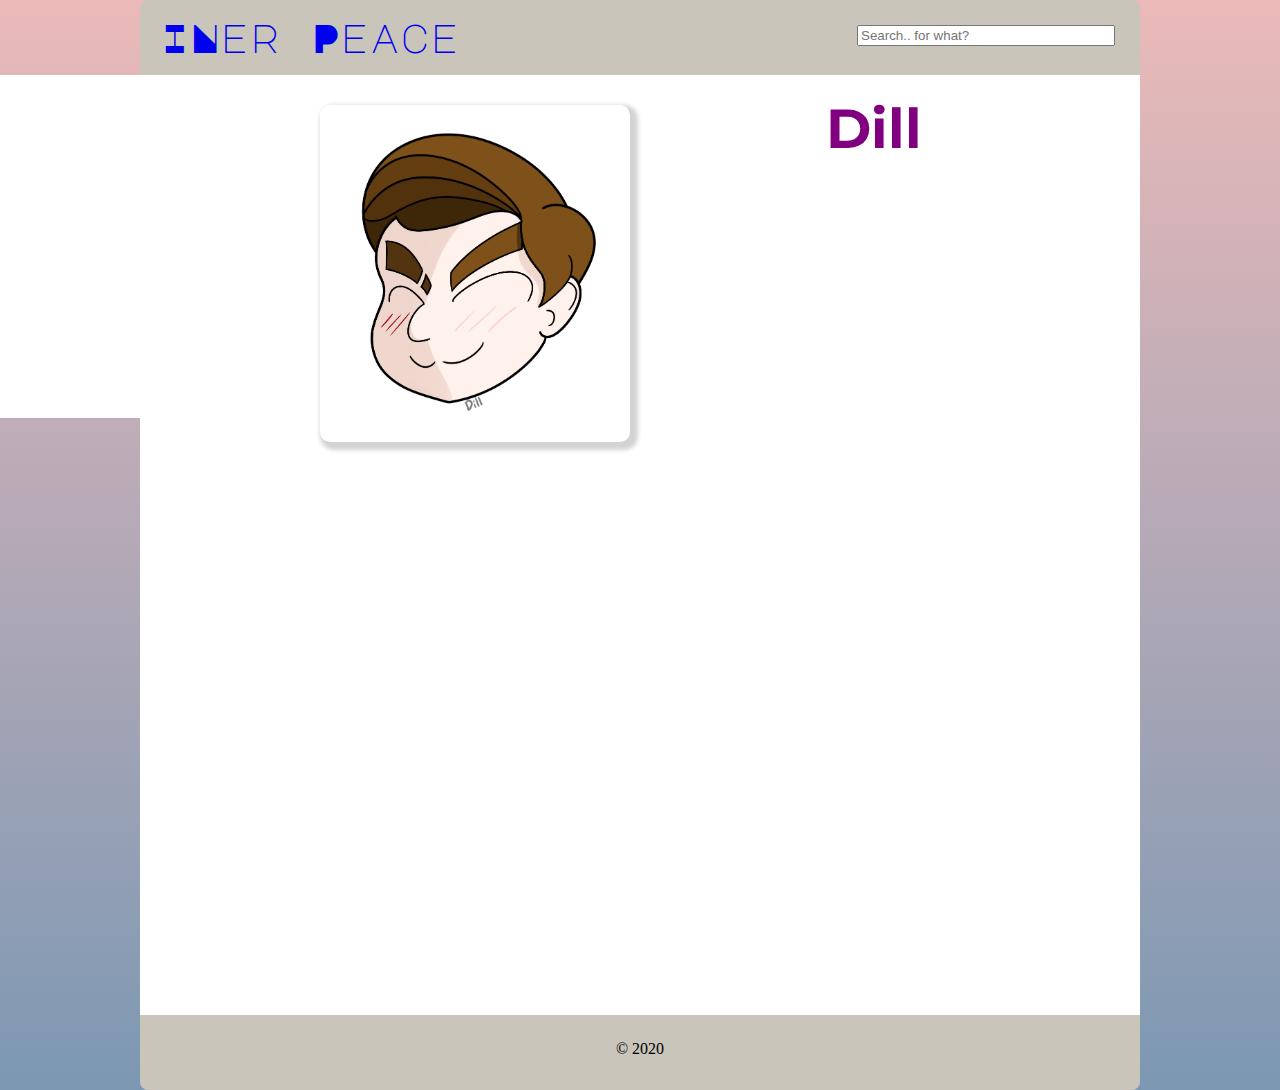
==== index.html @ cb37dbc0 "k" ====
<!doctype html>
<html>
<head>
<title>index</title>
<link rel="stylesheet" a href="styles.css"/>
</head>
	<body>
		<ul id="menu">
			<div id="logo"><a href="index.html">INer Peace</a></div>
				<div class="topnav">
					<input type="text" placeholder="Search.. for what?">
				</div>
		</ul>
			<div class= "float-left-area">
					<div class="inner-left">
						<img src="ad sample.jpg" width="300px"/>
					</div>
			</div>
		<div id="content">
			<img src="Dill-sona.png" alt="TOAG" width="300" class="thumbnail left"/>
					<center>
						<h1>Dill</h1>
							
		</div>
		<ul id= "footer">
			<div class= "footer">	
				&copy; 2020
			</div>
		</ul>
				</center>
	</body>
	</html>
---- styles.css ----
@import url('https://fonts.googleapis.com/css2?family=Major+Mono+Display&display=swap');
		@import url('https://fonts.googleapis.com/css2?family=Major+Mono+Display&family=Montserrat&display=swap');
		h1{
			font-family: 'Montserrat', sans-serif;
			position:relative;
			width: 100%;
			font-size: 55px;
			color: purple;
			margin-top: 0;
			padding-top: 20px;
		}
		h2{
			font-family: cursive;
			position:relative;
			width: 100%;
			font-size: 55px;
			color: rgba(255,255,0,.8);
			margin-top: 0;
			padding-top: 20px;
		}
		h3{
			font-family: 'Carter One', cursive;
			position:relative;
			width: 100%;
			font-size: 55px;
			color: rgba(255,0,0,.8);
			margin-top: 0;
			padding-top: 20px;
		}
		h4{
			font-family: 'Allan'; 
			position:relative;
			width: 100%;
			font-size: 45px;
			color: rgba(255,255,0,.8);
			margin-top: 0;
			padding-top: 20px;
		}
		#footer {
			position: relative;
			width: 1000px; 
			height: 75px;
			background: #c9c5ba;
			margin: 0 auto;
			padding: 0;
			list-style-type: none;
			border-radius: 0 0 8px 8px;
			text-align: center; 
		}
		.footer {
			padding:25px 0 0 0;
		}
		#menu {
			position: relative;
			width: 1000px; height: 75px;
			background: #c9c5ba;
			margin: 0 auto;
			padding: 0;
			list-style-type: none;
			border-radius: 8px 8px 0 0;
			text-align: right; 
			color: black;
		}
		#menu li {
			display: inline; 
			padding: 0 20px 0 20px;
			line-height: 75px;
		}
		#menu li a {
			color: black; 
			font-size: 20px;
			text-decoration: none;
			font-family: 'Roboto Condensed', sans-serif;
		}
		#menu li a:hover {
			color: purple;
		}
		#logo {
			line-height: 75px; 
			float: left; 
			font-size: 40px; 
			font-family: 'Major Mono Display', monospace;
			margin-left: 20px; 
			color: black;
		}
		#logo a {
			text-decoration: none;
		}
		#logo a:hover {
			color: black;
		}
		body {
			margin: 0 auto;
			background-image:linear-gradient(to bottom, #ebbab9, #7c98b3);
		}
		#content {
			position: center;
			width: 940px; min-height: 940px;
			padding: 0 30px 0 30px; 
			margin: 0 auto;
			background: white;
			color: black;
			font-family:  'Montserrat', sans-serif;
	}
		.topnav {
			overflow: hidden;
			padding-top: 25px;
			padding-right: 25px;
			border: none;
		}
		.topnav a:hover {
			background-color: #ddd;
			color: black;
		}
		nav {
			position: relative;
			width: 100%;height: 100px;
			background: purple;
			text-align: right;
		}
		nav li { 
			margin:0;
		}
		p {
			line-height:30px;
			font-size:20px;
			font-family: 'Montserrat', sans-serif;
			color:black;
		}
		.thumbnail {
			padding: 5px;
			border-radius:10px;
			box-shadow: 4px 4px 4px 4px #D3D3D3;
			background: ;
		}
		.left {
			float: left;
			margin: 30px 7px 0 0;
		}
		.float-left-area {
			position: relative;
			width: 25%;
			float: left;
		}
		.inner-left {
			float: left;
			text-align: center;
		}
		.right {
			float: right;
			margin: 0 auto;
		}
		.center{
			display:block;
			margin: 5px auto;
		}
		.jumbotron {
				position:center;
				width:100%; min-height: 50px;
				background: purple;
				margin: 0 auto;
				color:rgba(255,255,0,.8);
				font-family: 'Montserrat', sans-serif;
				text-align:center;
				font-size:25px;
			}
		.up{
			float:up;
			margin:0 auto;
		}
		.down{
			float:down;
			margin:0 auto;
		}
		#form-wrap{
			width: 600px;
			border:none;
			background-color:purple;
			margin:0 auto;
			float:down;
			padding:20px 0;
		} 
		form {
		width: 500px;
		margin:0 auto;
		}
		label {
		display:block;
		margin: 5px 0 5px 20px;
		font: 18px 'Montserrat', sans-serif;
		}
		input {
		width:250px;
		margin: 0 0 0 20px;
		}
		textarea {
			width:250px;
			margin: 0 0 0 20px
		}
		fieldset {
		border:2px solid black;
		background-color:rgba(255,255,0,.9);
		padding: 0 0 20px 0;
		}
		.labelone{
		margin-top: 10px;	
		}
		.btn{
			width:125px;
			margin-top: 10px;
		}
		form h3 {
			margin:20px 0 0 30px;
		}
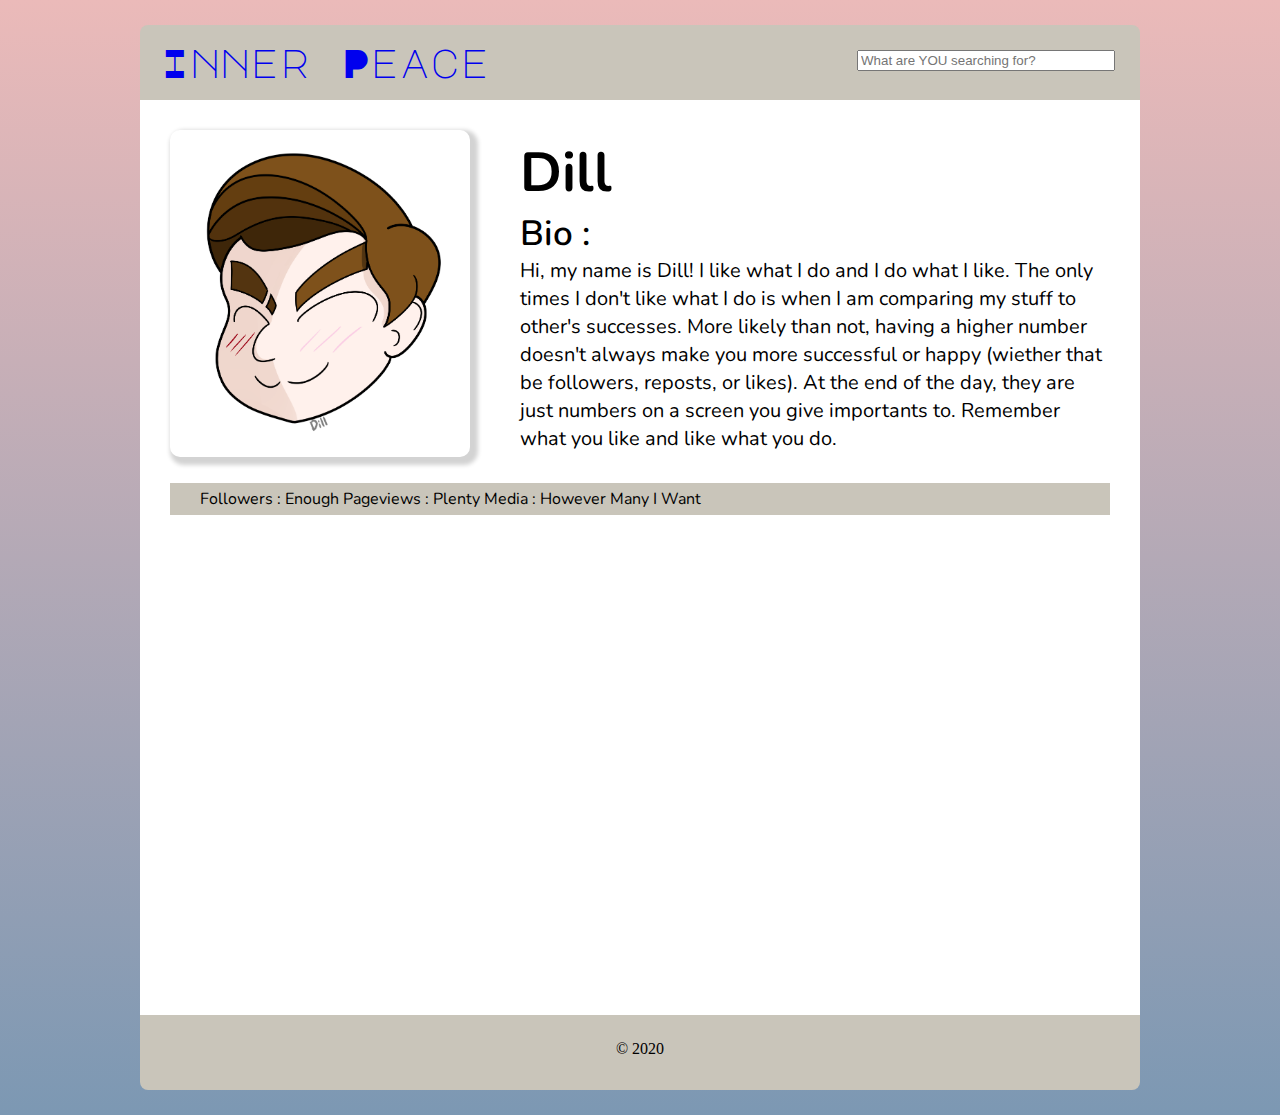
==== commit bf366e4e: "h" ====
--- a/index.html
+++ b/index.html
@@ -6,27 +6,30 @@
 </head>
 	<body>
 		<ul id="menu">
-			<div id="logo"><a href="index.html">INer Peace</a></div>
+			<div id="logo"><a href="index.html">Inner Peace</a></div>
 				<div class="topnav">
-					<input type="text" placeholder="Search.. for what?">
+					<input type="text" placeholder="What are YOU searching for?">
 				</div>
 		</ul>
 			<div class= "float-left-area">
-					<div class="inner-left">
-						<img src="ad sample.jpg" width="300px"/>
-					</div>
 			</div>
 		<div id="content">
-			<img src="Dill-sona.png" alt="TOAG" width="300" class="thumbnail left"/>
-					<center>
-						<h1>Dill</h1>
-							
+			<img src="Dill-sona.png" alt="TOAG" class="thumbnail"/>
+			<h1>Dill</h1>
+			<h2>Bio :</h2>
+			<p> Hi, my name is Dill! I like what I do and I do what I like. 
+			The only times I don't like what I do is when I am comparing my stuff to other's successes.
+			More likely than not, having a higher number doesn't always make you more successful or happy
+			(wiether that be followers, reposts, or likes). At the end of the day, they are just numbers 
+			on a screen you give importants to. Remember what you like and like what you do.</p>
+			<div id= "stat-line">
+				Followers : Enough			<text-indent="30px">Pageviews : Plenty</text-indent>			Media : However Many I Want
+			</div>
 		</div>
 		<ul id= "footer">
 			<div class= "footer">	
 				&copy; 2020
 			</div>
 		</ul>
-				</center>
 	</body>
 	</html>--- a/styles.css
+++ b/styles.css
@@ -1,65 +1,49 @@
 		@import url('https://fonts.googleapis.com/css2?family=Major+Mono+Display&display=swap');
 		@import url('https://fonts.googleapis.com/css2?family=Major+Mono+Display&family=Montserrat&display=swap');
-		h1{
-			font-family: 'Montserrat', sans-serif;
+		@import url('https://fonts.googleapis.com/css2?family=Nunito:wght@300;600;700&display=swap');
+		h1 {
+			font-family: 'Nunito', sans-serif;
 			position:relative;
 			width: 100%;
 			font-size: 55px;
-			color: purple;
-			margin-top: 0;
-			padding-top: 20px;
-		}
-		h2{
-			font-family: cursive;
+			color: black;
+			margin: 25px 0 0 0;
+			padding: 35px 0 0 350px;
+			font-weight: 700;
+		}
+		h2 {
+			font-family: 'Nunito', sans-serif;
 			position:relative;
 			width: 100%;
-			font-size: 55px;
-			color: rgba(255,255,0,.8);
-			margin-top: 0;
-			padding-top: 20px;
-		}
-		h3{
-			font-family: 'Carter One', cursive;
-			position:relative;
-			width: 100%;
-			font-size: 55px;
-			color: rgba(255,0,0,.8);
-			margin-top: 0;
-			padding-top: 20px;
-		}
-		h4{
-			font-family: 'Allan'; 
-			position:relative;
-			width: 100%;
-			font-size: 45px;
-			color: rgba(255,255,0,.8);
-			margin-top: 0;
-			padding-top: 20px;
-		}
-		#footer {
-			position: relative;
-			width: 1000px; 
-			height: 75px;
-			background: #c9c5ba;
-			margin: 0 auto;
-			padding: 0;
-			list-style-type: none;
-			border-radius: 0 0 8px 8px;
-			text-align: center; 
-		}
-		.footer {
-			padding:25px 0 0 0;
+			font-size: 35px;
+			color: black;
+			margin: 0 0 0 0;
+			padding: 0 0 0 350px;
+			font-weight: 600;
+		}
+		p {
+			line-height:28px;
+			font-size:20px;
+			font-family: 'Nunito', sans-serif;
+			color:black;
+			margin:0 0 0 0;
+			padding: 0 0 0 350px;
+		}
+		body {
+			margin: 0 auto;
+			background-image:linear-gradient(to bottom, #ebbab9, #7c98b3);
 		}
 		#menu {
 			position: relative;
 			width: 1000px; height: 75px;
 			background: #c9c5ba;
 			margin: 0 auto;
-			padding: 0;
+			padding: 0 0 0 0;
 			list-style-type: none;
 			border-radius: 8px 8px 0 0;
 			text-align: right; 
 			color: black;
+			top: 25px;
 		}
 		#menu li {
 			display: inline; 
@@ -73,7 +57,7 @@
 			font-family: 'Roboto Condensed', sans-serif;
 		}
 		#menu li a:hover {
-			color: purple;
+			color: ;
 		}
 		#logo {
 			line-height: 75px; 
@@ -89,19 +73,45 @@
 		#logo a:hover {
 			color: black;
 		}
-		body {
-			margin: 0 auto;
-			background-image:linear-gradient(to bottom, #ebbab9, #7c98b3);
-		}
 		#content {
-			position: center;
-			width: 940px; min-height: 940px;
+			position: relative;
+			width: 940px; 
+			min-height: 940px;
 			padding: 0 30px 0 30px; 
 			margin: 0 auto;
 			background: white;
 			color: black;
 			font-family:  'Montserrat', sans-serif;
-	}
+		}
+		.thumbnail {
+			padding: 0 0 0 0;
+			border-radius:10px;
+			box-shadow: 4px 4px 4px 4px #D3D3D3;
+			width: 300px;
+			float: left;
+			margin: 30px 7px 0 0;
+		}
+		#stat-line {
+			font-family: 'Nunito', sans-serif;
+			background: #c9c5ba;
+			margin: 30px 0 0 0;
+			padding: 5px 30px 5px 30px;
+		}
+		#footer {
+			position: relative;
+			width: 1000px; 
+			height: 75px;
+			background: #c9c5ba;
+			margin: 0 auto;
+			padding: 0;
+			list-style-type: none;
+			border-radius: 0 0 8px 8px;
+			text-align: center; 
+			bottom: 25px;
+		}
+		.footer {
+			padding:25px 0 0 0;
+		}
 		.topnav {
 			overflow: hidden;
 			padding-top: 25px;
@@ -121,30 +131,10 @@
 		nav li { 
 			margin:0;
 		}
-		p {
-			line-height:30px;
-			font-size:20px;
-			font-family: 'Montserrat', sans-serif;
-			color:black;
-		}
-		.thumbnail {
-			padding: 5px;
-			border-radius:10px;
-			box-shadow: 4px 4px 4px 4px #D3D3D3;
-			background: ;
-		}
-		.left {
-			float: left;
-			margin: 30px 7px 0 0;
-		}
 		.float-left-area {
 			position: relative;
 			width: 25%;
 			float: left;
-		}
-		.inner-left {
-			float: left;
-			text-align: center;
 		}
 		.right {
 			float: right;
@@ -155,15 +145,15 @@
 			margin: 5px auto;
 		}
 		.jumbotron {
-				position:center;
-				width:100%; min-height: 50px;
-				background: purple;
-				margin: 0 auto;
-				color:rgba(255,255,0,.8);
-				font-family: 'Montserrat', sans-serif;
-				text-align:center;
-				font-size:25px;
-			}
+			position:center;
+			width:100%; min-height: 50px;
+			background: purple;
+			margin: 0 auto;
+			color:rgba(255,255,0,.8);
+			font-family: 'Montserrat', sans-serif;
+			text-align:center;
+			font-size:25px;
+		}
 		.up{
 			float:up;
 			margin:0 auto;
@@ -181,29 +171,29 @@
 			padding:20px 0;
 		} 
 		form {
-		width: 500px;
-		margin:0 auto;
+			width: 500px;
+			margin:0 auto;
 		}
 		label {
-		display:block;
-		margin: 5px 0 5px 20px;
-		font: 18px 'Montserrat', sans-serif;
+			display:block;
+			margin: 5px 0 5px 20px;
+			font: 18px 'Montserrat', sans-serif;
 		}
 		input {
-		width:250px;
-		margin: 0 0 0 20px;
+			width:250px;
+			margin: 0 0 0 20px;
 		}
 		textarea {
 			width:250px;
 			margin: 0 0 0 20px
 		}
 		fieldset {
-		border:2px solid black;
-		background-color:rgba(255,255,0,.9);
-		padding: 0 0 20px 0;
+			border:2px solid black;
+			background-color:rgba(255,255,0,.9);
+			padding: 0 0 20px 0;
 		}
 		.labelone{
-		margin-top: 10px;	
+			margin-top: 10px;	
 		}
 		.btn{
 			width:125px;
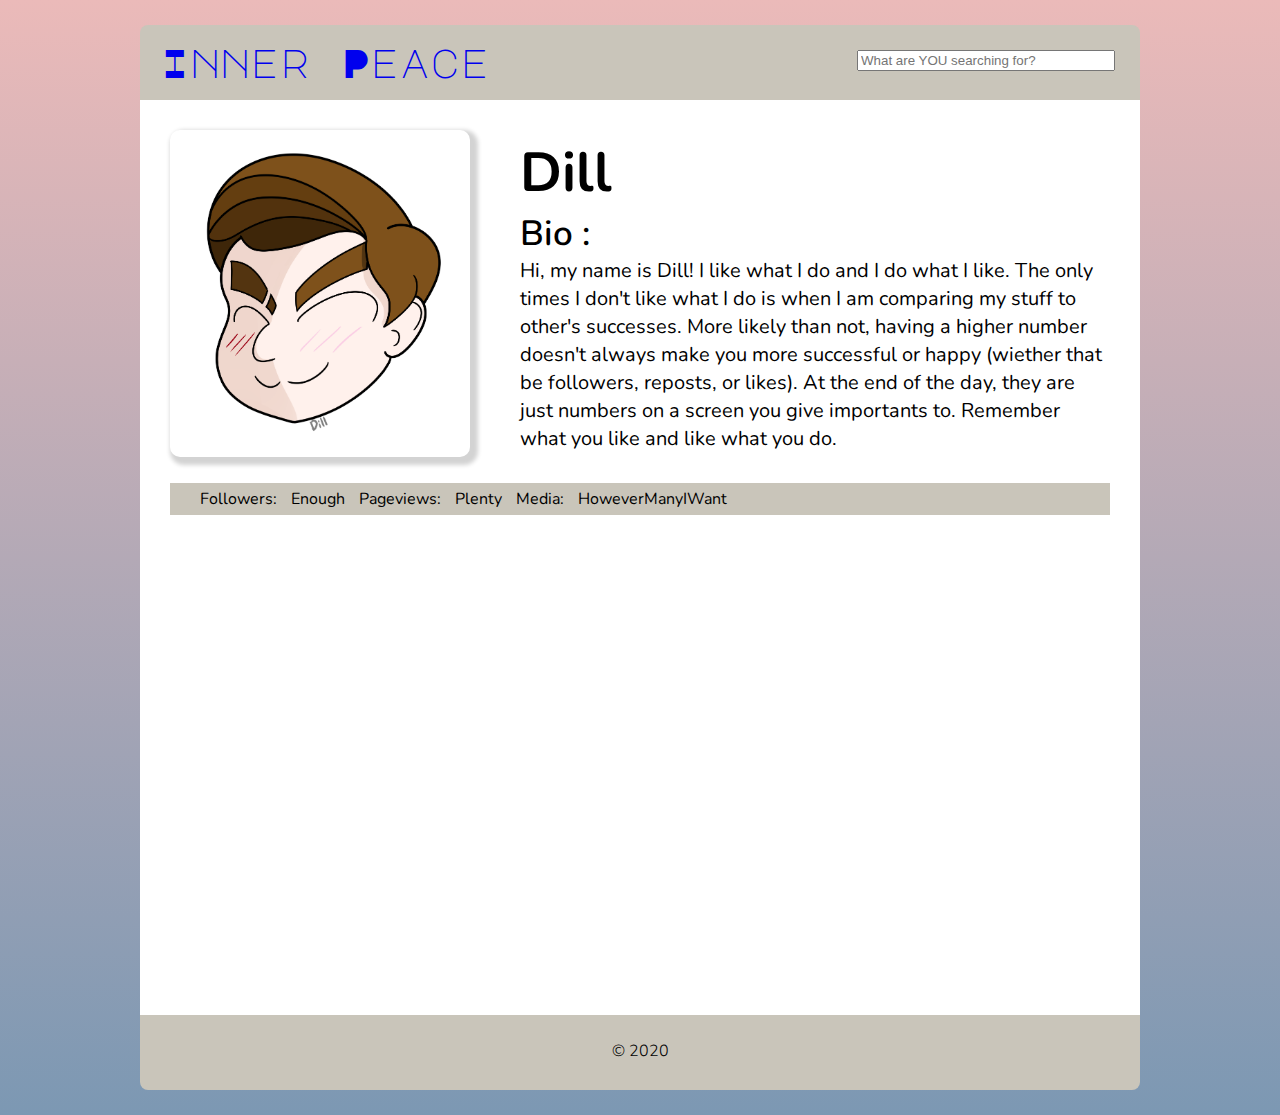
==== commit 284bc01d: "l" ====
--- a/index.html
+++ b/index.html
@@ -23,7 +23,7 @@
 			(wiether that be followers, reposts, or likes). At the end of the day, they are just numbers 
 			on a screen you give importants to. Remember what you like and like what you do.</p>
 			<div id= "stat-line">
-				Followers : Enough			<text-indent="30px">Pageviews : Plenty</text-indent>			Media : However Many I Want
+				Followers: Enough			Pageviews: Plenty			Media: HoweverManyIWant
 			</div>
 		</div>
 		<ul id= "footer">
--- a/styles.css
+++ b/styles.css
@@ -96,6 +96,7 @@
 			background: #c9c5ba;
 			margin: 30px 0 0 0;
 			padding: 5px 30px 5px 30px;
+			word-spacing: 10px;
 		}
 		#footer {
 			position: relative;
@@ -108,6 +109,8 @@
 			border-radius: 0 0 8px 8px;
 			text-align: center; 
 			bottom: 25px;
+			font-family: 'Nunito', sans-serif;
+			font-weight: 300;
 		}
 		.footer {
 			padding:25px 0 0 0;
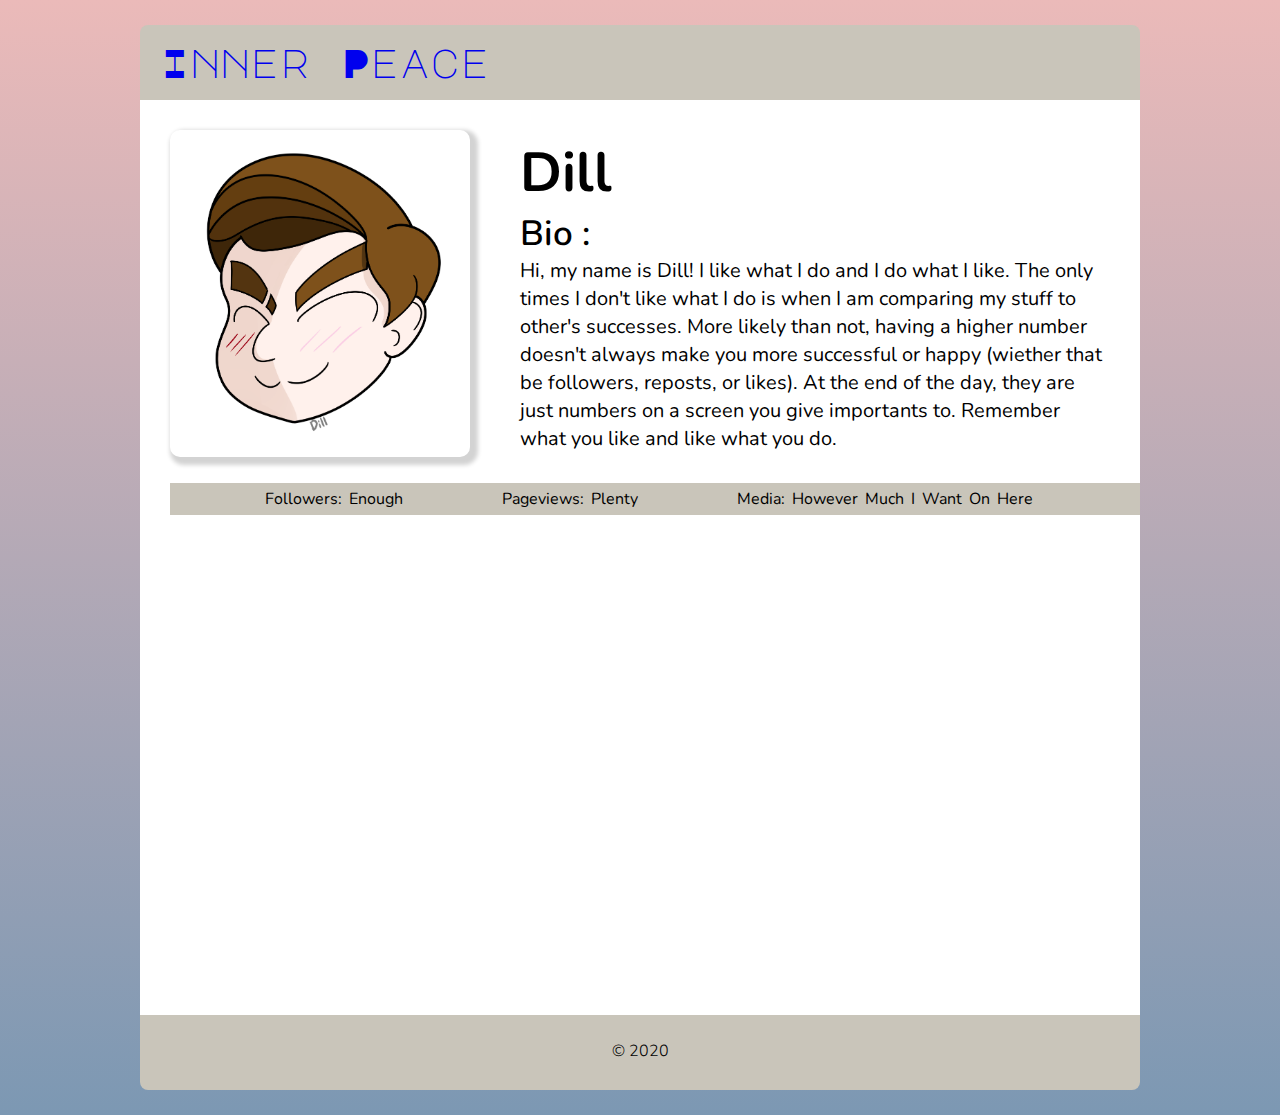
==== commit cc889713: "y" ====
--- a/index.html
+++ b/index.html
@@ -7,9 +7,6 @@
 	<body>
 		<ul id="menu">
 			<div id="logo"><a href="index.html">Inner Peace</a></div>
-				<div class="topnav">
-					<input type="text" placeholder="What are YOU searching for?">
-				</div>
 		</ul>
 			<div class= "float-left-area">
 			</div>
@@ -23,7 +20,7 @@
 			(wiether that be followers, reposts, or likes). At the end of the day, they are just numbers 
 			on a screen you give importants to. Remember what you like and like what you do.</p>
 			<div id= "stat-line">
-				Followers: Enough			Pageviews: Plenty			Media: HoweverManyIWant
+				<li>Followers: Enough</li> <li>Pageviews: Plenty</li> <li>Media: However Much I Want On Here</li>
 			</div>
 		</div>
 		<ul id= "footer">
--- a/styles.css
+++ b/styles.css
@@ -94,9 +94,17 @@
 		#stat-line {
 			font-family: 'Nunito', sans-serif;
 			background: #c9c5ba;
-			margin: 30px 0 0 0;
-			padding: 5px 30px 5px 30px;
-			word-spacing: 10px;
+			margin: 30px 30px 0 0;
+			padding: 5px 30px 5px 0px;
+			width: 100%;
+		}
+		#stat-line li{
+			word-spacing: 3px;
+			text-align: right;
+			text-decoration: none;
+			display: inline;
+			padding: 0 0px 0 30px;
+			margin: 0 0 0 65px;
 		}
 		#footer {
 			position: relative;
@@ -115,16 +123,6 @@
 		.footer {
 			padding:25px 0 0 0;
 		}
-		.topnav {
-			overflow: hidden;
-			padding-top: 25px;
-			padding-right: 25px;
-			border: none;
-		}
-		.topnav a:hover {
-			background-color: #ddd;
-			color: black;
-		}
 		nav {
 			position: relative;
 			width: 100%;height: 100px;
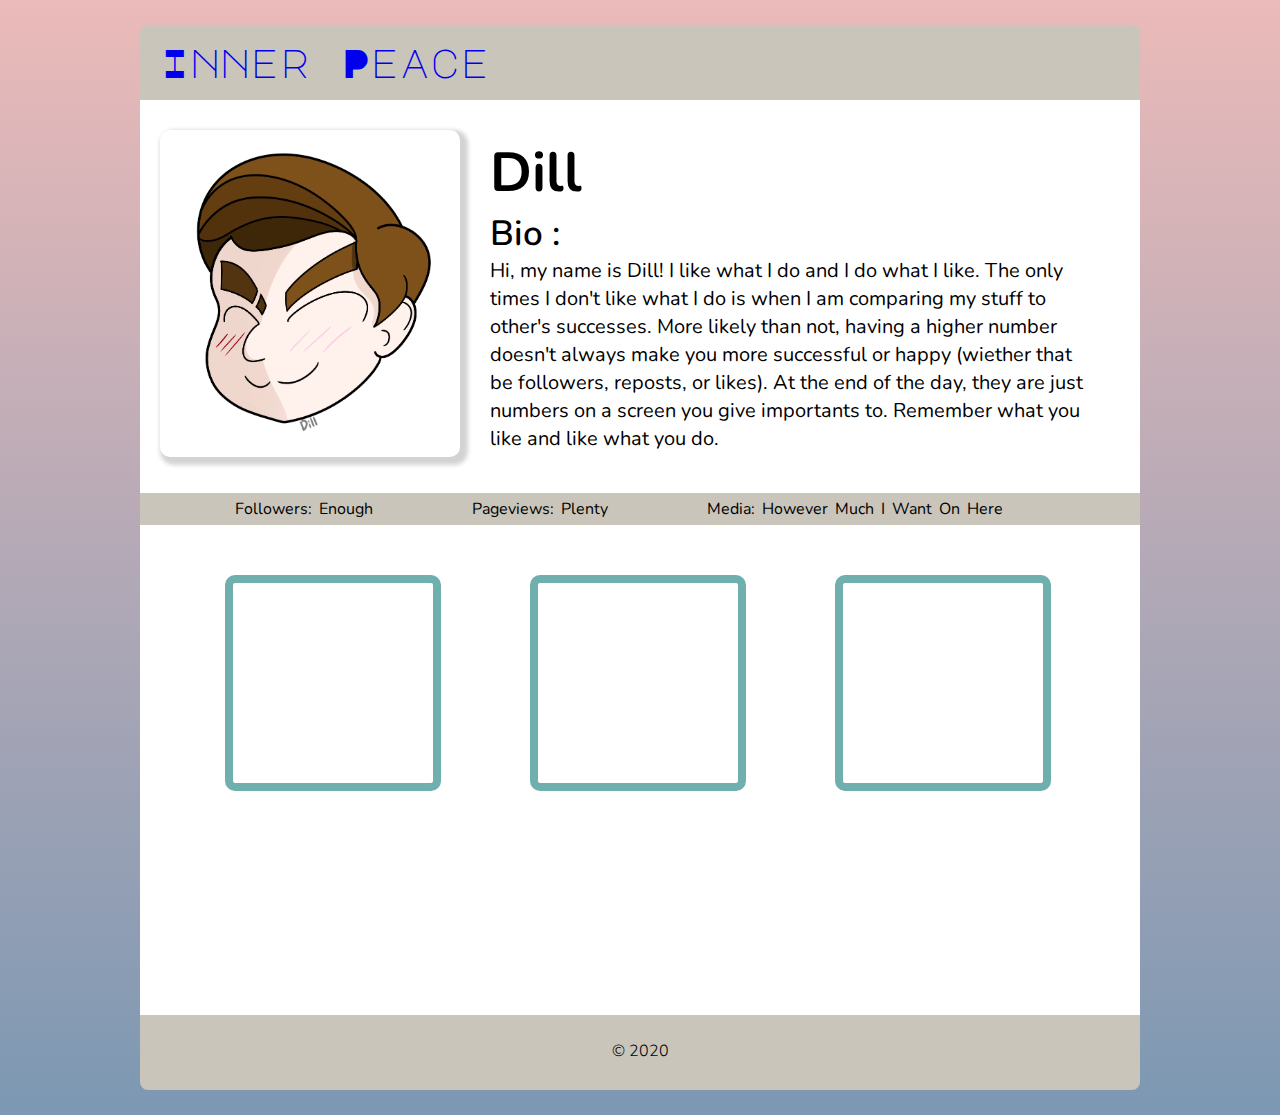
==== commit a941c1d8: "k" ====
--- a/index.html
+++ b/index.html
@@ -22,6 +22,9 @@
 			<div id= "stat-line">
 				<li>Followers: Enough</li> <li>Pageviews: Plenty</li> <li>Media: However Much I Want On Here</li>
 			</div>
+			<a id="change"></a>
+			<a id="change"></a>
+			<a id="change"></a>
 		</div>
 		<ul id= "footer">
 			<div class= "footer">	
--- a/styles.css
+++ b/styles.css
@@ -27,7 +27,7 @@
 			font-family: 'Nunito', sans-serif;
 			color:black;
 			margin:0 0 0 0;
-			padding: 0 0 0 350px;
+			padding: 0 50px 0 350px;
 		}
 		body {
 			margin: 0 auto;
@@ -75,9 +75,9 @@
 		}
 		#content {
 			position: relative;
-			width: 940px; 
+			width: 1000px; 
 			min-height: 940px;
-			padding: 0 30px 0 30px; 
+			padding: 0 0px 0 0px; 
 			margin: 0 auto;
 			background: white;
 			color: black;
@@ -89,13 +89,13 @@
 			box-shadow: 4px 4px 4px 4px #D3D3D3;
 			width: 300px;
 			float: left;
-			margin: 30px 7px 0 0;
+			margin: 30px 7px 0 20px;
 		}
 		#stat-line {
 			font-family: 'Nunito', sans-serif;
 			background: #c9c5ba;
-			margin: 30px 30px 0 0;
-			padding: 5px 30px 5px 0px;
+			margin: 40px 30px 0 0;
+			padding: 5px 0px 5px 0px;
 			width: 100%;
 		}
 		#stat-line li{
@@ -106,6 +106,23 @@
 			padding: 0 0px 0 30px;
 			margin: 0 0 0 65px;
 		}
+		#change {
+			width:200px; 
+			Height:200px;
+			background-image:url("https://sites.google.com/site/adairarthistory/_/rsrc/1491222933813/iv-later-europe-and-americas/144-fountain-marcel-duchamp/urinal.jpg")
+			, url();
+			background-size:200px 200px;
+			background-repeat: no-repeat, repeat;
+			display: inline-block;
+			border: 8px solid rgb(111,175,174);
+			border-radius: 10px;
+			Padding: 0 0 0 0;
+			margin: 50px 0 0 85px;
+		}
+		#change:hover { 
+			background-position: 700px 0;
+			transition-duration: 1.8s;
+			}
 		#footer {
 			position: relative;
 			width: 1000px; 
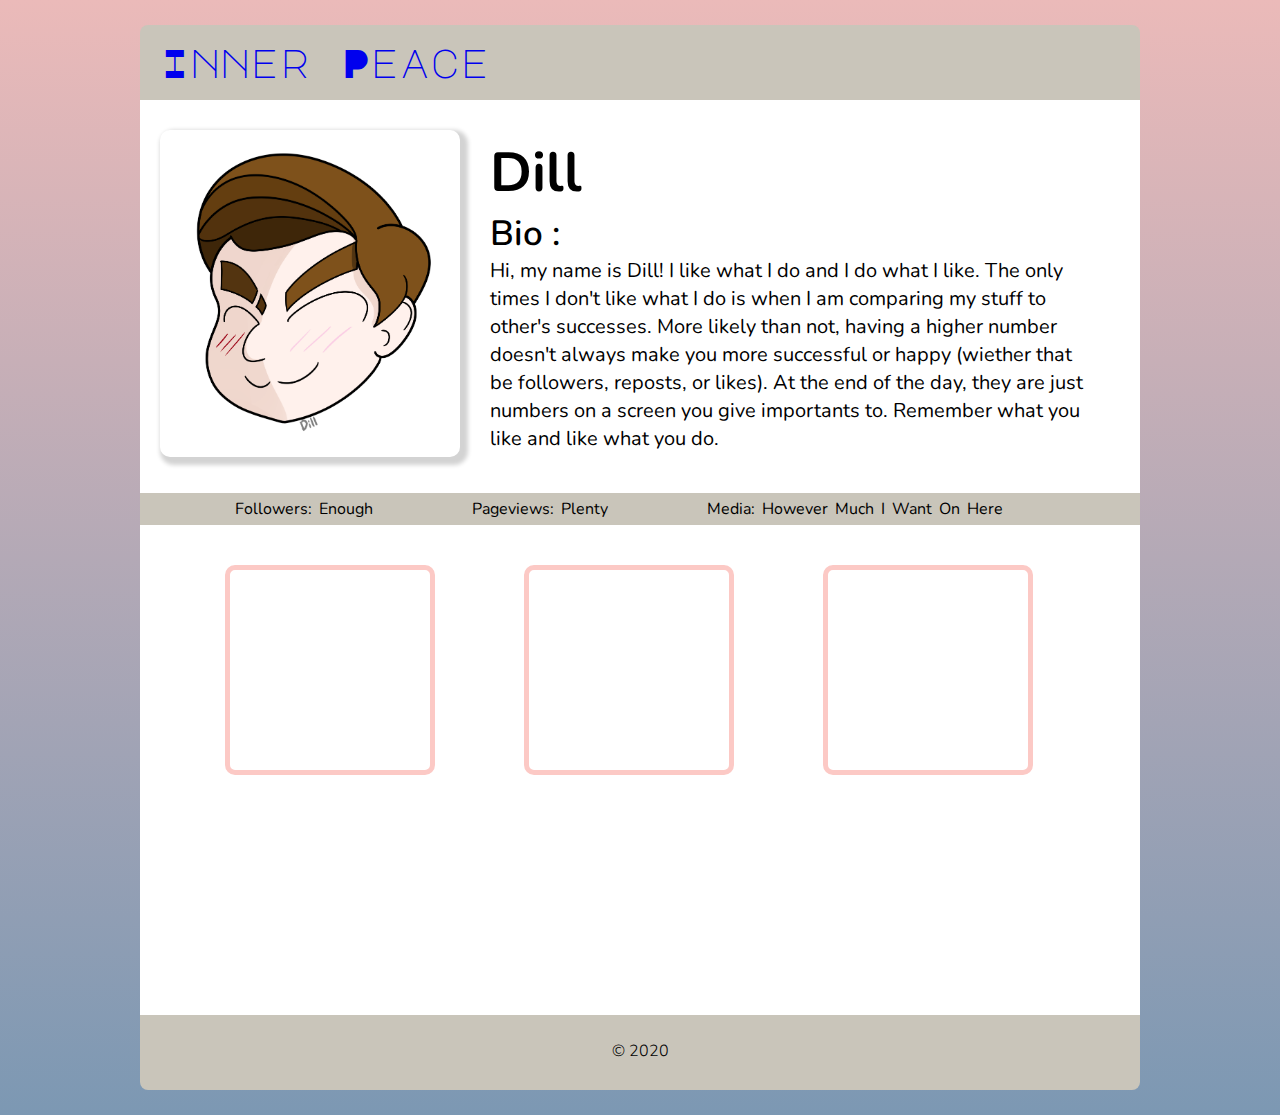
==== commit 89f95809: "c" ====
--- a/index.html
+++ b/index.html
@@ -23,7 +23,7 @@
 				<li>Followers: Enough</li> <li>Pageviews: Plenty</li> <li>Media: However Much I Want On Here</li>
 			</div>
 			<a id="change"></a>
-			<a id="change"></a>
+			<a id="change2"></a>
 			<a id="change"></a>
 		</div>
 		<ul id= "footer">
--- a/styles.css
+++ b/styles.css
@@ -114,15 +114,32 @@
 			background-size:200px 200px;
 			background-repeat: no-repeat, repeat;
 			display: inline-block;
-			border: 8px solid rgb(111,175,174);
+			border: 5px solid #FCC9C5;
 			border-radius: 10px;
 			Padding: 0 0 0 0;
-			margin: 50px 0 0 85px;
+			margin: 40px 0 0 85px;
 		}
 		#change:hover { 
 			background-position: 700px 0;
-			transition-duration: 1.8s;
-			}
+			transition-duration: 2s;
+		}
+		#change2 {
+			width:200px; 
+			Height:200px;
+			background-image:url("https://images-wixmp-ed30a86b8c4ca887773594c2.wixmp.com/f/b345c6e6-9109-47b5-b8d5-82290e43c736/ddsq9fv-f730c248-51fb-4172-8469-0c5a8bd251cd.jpg/v1/fill/w_1280,h_1657,q_75,strp/bad_egg_by_theobscureartistguy_ddsq9fv-fullview.jpg?token=eyJ0eXAiOiJKV1QiLCJhbGciOiJIUzI1NiJ9.[base64].2DjYwxfNlQQKcbvM15JkrCmVkemMX7wM1A-GIpnT1EE")
+			, url();
+			background-size:200px 200px;
+			background-repeat: no-repeat, repeat;
+			display: inline-block;
+			border: 5px solid #FCC9C5;
+			border-radius: 10px;
+			Padding: 0 0 0 0;
+			margin: 40px 0 0 85px;
+		}
+		#change2:hover { 
+			background-position: 700px 0;
+			transition-duration: 2s;
+		}
 		#footer {
 			position: relative;
 			width: 1000px; 
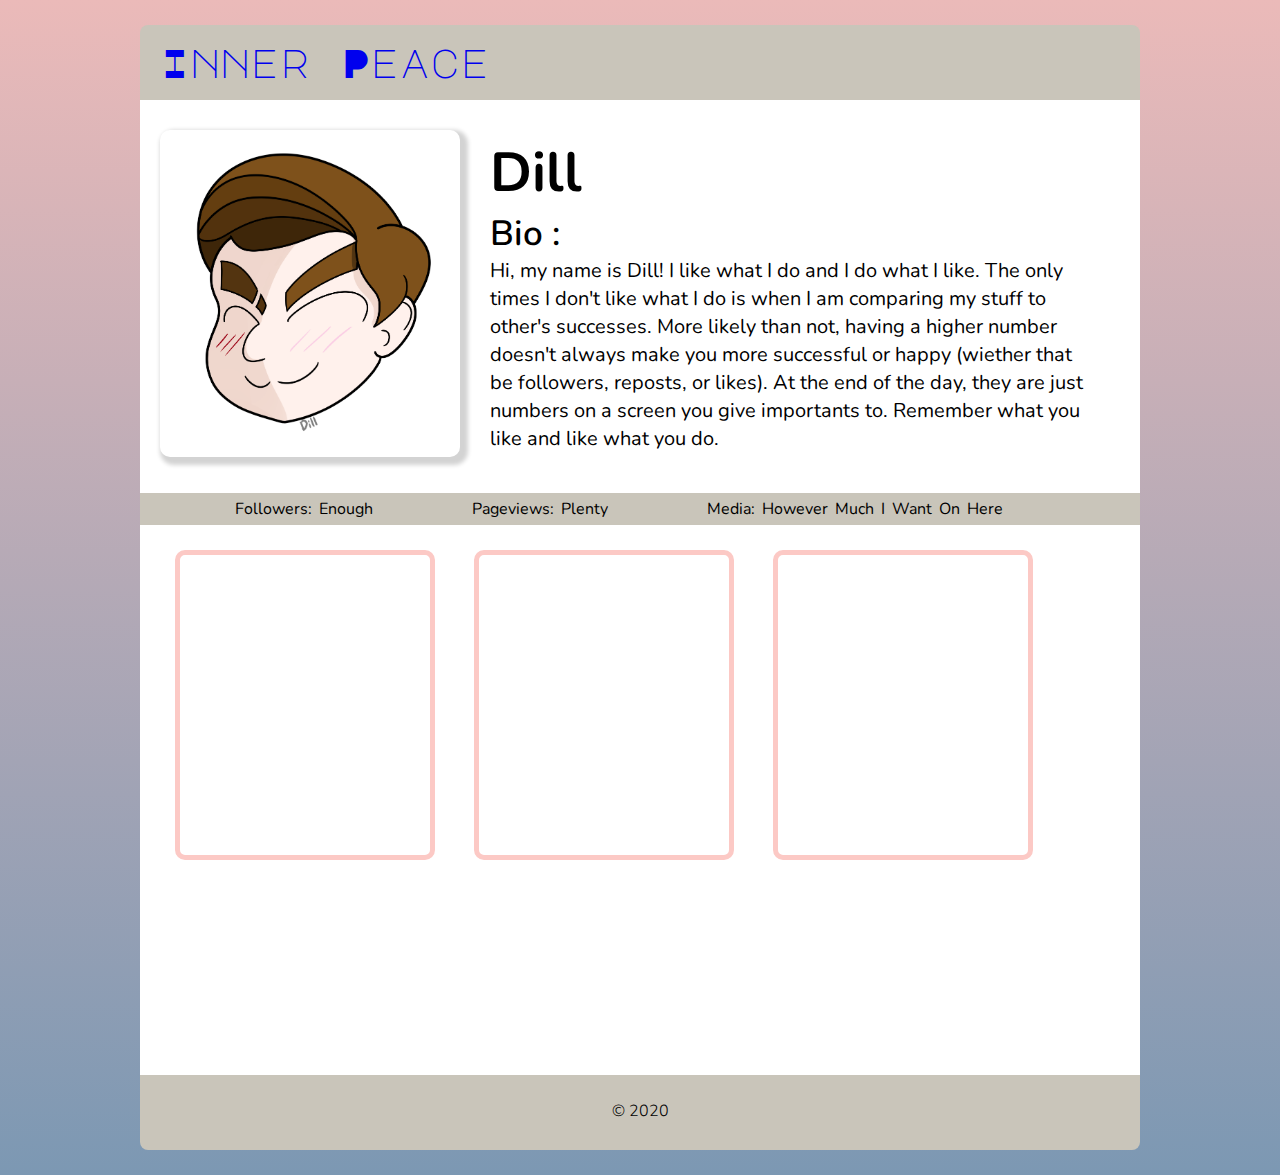
==== commit 45b471c1: "d" ====
--- a/index.html
+++ b/index.html
@@ -24,7 +24,7 @@
 			</div>
 			<a id="change"></a>
 			<a id="change2"></a>
-			<a id="change"></a>
+			<a id="change3"></a>
 		</div>
 		<ul id= "footer">
 			<div class= "footer">	
--- a/styles.css
+++ b/styles.css
@@ -76,7 +76,7 @@
 		#content {
 			position: relative;
 			width: 1000px; 
-			min-height: 940px;
+			min-height: 1000px;
 			padding: 0 0px 0 0px; 
 			margin: 0 auto;
 			background: white;
@@ -107,36 +107,53 @@
 			margin: 0 0 0 65px;
 		}
 		#change {
-			width:200px; 
-			Height:200px;
+			width:250px; 
+			Height:300px;
 			background-image:url("https://sites.google.com/site/adairarthistory/_/rsrc/1491222933813/iv-later-europe-and-americas/144-fountain-marcel-duchamp/urinal.jpg")
 			, url();
-			background-size:200px 200px;
+			background-size:250px 300px;
 			background-repeat: no-repeat, repeat;
 			display: inline-block;
 			border: 5px solid #FCC9C5;
 			border-radius: 10px;
 			Padding: 0 0 0 0;
-			margin: 40px 0 0 85px;
+			margin: 25px 0 0 35px;
 		}
 		#change:hover { 
 			background-position: 700px 0;
 			transition-duration: 2s;
 		}
 		#change2 {
-			width:200px; 
-			Height:200px;
+			width:250px; 
+			Height:300px;
 			background-image:url("https://images-wixmp-ed30a86b8c4ca887773594c2.wixmp.com/f/b345c6e6-9109-47b5-b8d5-82290e43c736/ddsq9fv-f730c248-51fb-4172-8469-0c5a8bd251cd.jpg/v1/fill/w_1280,h_1657,q_75,strp/bad_egg_by_theobscureartistguy_ddsq9fv-fullview.jpg?token=eyJ0eXAiOiJKV1QiLCJhbGciOiJIUzI1NiJ9.[base64].2DjYwxfNlQQKcbvM15JkrCmVkemMX7wM1A-GIpnT1EE")
 			, url();
-			background-size:200px 200px;
+			background-size:250px 300px;
 			background-repeat: no-repeat, repeat;
 			display: inline-block;
 			border: 5px solid #FCC9C5;
 			border-radius: 10px;
 			Padding: 0 0 0 0;
-			margin: 40px 0 0 85px;
+			margin: 25px 0 0 35px;
 		}
 		#change2:hover { 
+			background-position: 700px 0;
+			transition-duration: 2s;
+		}
+		#change3 {
+			width:250px; 
+			Height:300px;
+			background-image:url("https://images-wixmp-ed30a86b8c4ca887773594c2.wixmp.com/f/b345c6e6-9109-47b5-b8d5-82290e43c736/ddxxhb7-01456db5-e424-4dfc-ae0a-6fb1e51ff97b.jpg/v1/fill/w_1280,h_1502,q_75,strp/6_fanart_by_theobscureartistguy_ddxxhb7-fullview.jpg?token=eyJ0eXAiOiJKV1QiLCJhbGciOiJIUzI1NiJ9.[base64].uWfO1RGVLvmHNgo-VPaVhxxRsDwkwveD5nNW3OR5_9Y")
+			, url();
+			background-size:250px 300px;
+			background-repeat: no-repeat, repeat;
+			display: inline-block;
+			border: 5px solid #FCC9C5;
+			border-radius: 10px;
+			Padding: 0 0 0 0;
+			margin: 25px 0 0px 35px;
+		}
+		#change3:hover { 
 			background-position: 700px 0;
 			transition-duration: 2s;
 		}
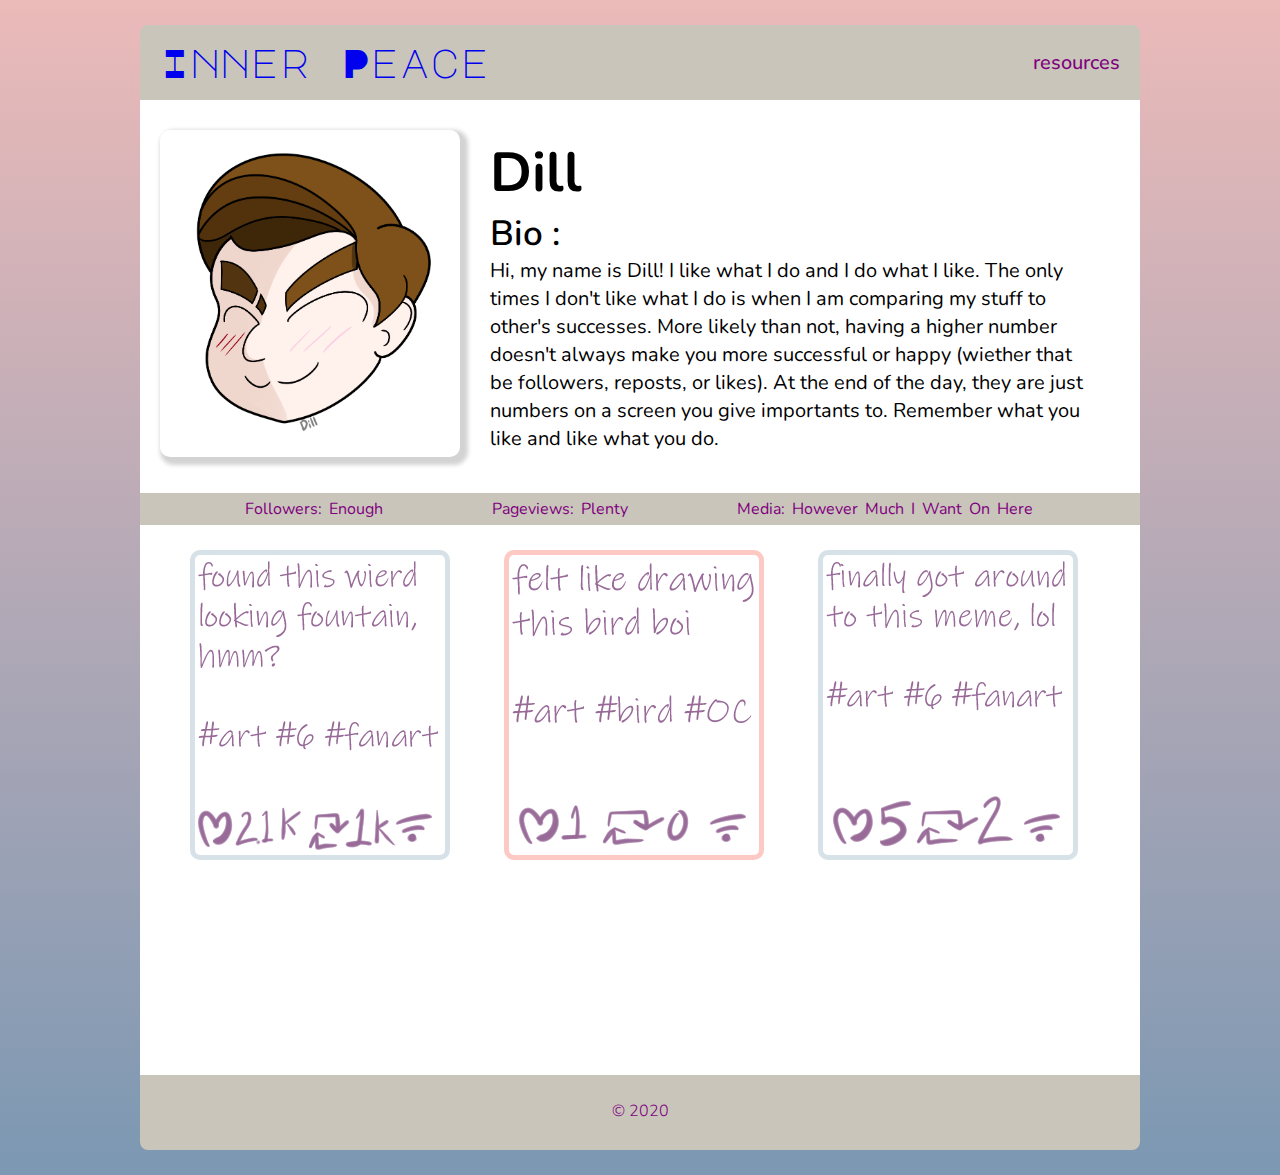
==== commit 0d4043d5: "g" ====
--- a/index.html
+++ b/index.html
@@ -7,6 +7,7 @@
 	<body>
 		<ul id="menu">
 			<div id="logo"><a href="index.html">Inner Peace</a></div>
+			<li><a href="http://writing.upenn.edu/library/Tzara_Dada-Manifesto_1918.pdf">resources</a></li>
 		</ul>
 			<div class= "float-left-area">
 			</div>
--- a/styles.css
+++ b/styles.css
@@ -42,7 +42,7 @@
 			list-style-type: none;
 			border-radius: 8px 8px 0 0;
 			text-align: right; 
-			color: black;
+			color: Purple;
 			top: 25px;
 		}
 		#menu li {
@@ -51,13 +51,14 @@
 			line-height: 75px;
 		}
 		#menu li a {
-			color: black; 
+			color: Purple; 
 			font-size: 20px;
 			text-decoration: none;
-			font-family: 'Roboto Condensed', sans-serif;
+			font-family: 'Nunito', sans-serif;
+			font-weight: 500;
 		}
 		#menu li a:hover {
-			color: ;
+			color: black;
 		}
 		#logo {
 			line-height: 75px; 
@@ -97,65 +98,66 @@
 			margin: 40px 30px 0 0;
 			padding: 5px 0px 5px 0px;
 			width: 100%;
+			color: purple;
 		}
 		#stat-line li{
 			word-spacing: 3px;
 			text-align: right;
 			text-decoration: none;
 			display: inline;
-			padding: 0 0px 0 30px;
+			padding: 0 0px 0 40px;
 			margin: 0 0 0 65px;
 		}
 		#change {
 			width:250px; 
 			Height:300px;
 			background-image:url("https://sites.google.com/site/adairarthistory/_/rsrc/1491222933813/iv-later-europe-and-americas/144-fountain-marcel-duchamp/urinal.jpg")
-			, url();
+			, url("Descritption3.jpg");
+			background-size:250px 300px;
+			background-repeat: no-repeat, repeat;
+			display: inline-block;
+			border: 5px solid #D7E2E8;
+			border-radius: 10px;
+			Padding: 0 0 0 0;
+			margin: 25px 0 0 50px;
+		}
+		#change:hover { 
+			background-position: 250px 0;
+			transition-duration: 1s;
+		}
+		#change2 {
+			width:250px; 
+			Height:300px;
+			background-image:url("https://images-wixmp-ed30a86b8c4ca887773594c2.wixmp.com/f/b345c6e6-9109-47b5-b8d5-82290e43c736/ddsq9fv-f730c248-51fb-4172-8469-0c5a8bd251cd.jpg/v1/fill/w_1280,h_1657,q_75,strp/bad_egg_by_theobscureartistguy_ddsq9fv-fullview.jpg?token=eyJ0eXAiOiJKV1QiLCJhbGciOiJIUzI1NiJ9.[base64].2DjYwxfNlQQKcbvM15JkrCmVkemMX7wM1A-GIpnT1EE")
+			, url("Descritption1.jpg");
 			background-size:250px 300px;
 			background-repeat: no-repeat, repeat;
 			display: inline-block;
 			border: 5px solid #FCC9C5;
 			border-radius: 10px;
 			Padding: 0 0 0 0;
-			margin: 25px 0 0 35px;
-		}
-		#change:hover { 
-			background-position: 700px 0;
-			transition-duration: 2s;
-		}
-		#change2 {
-			width:250px; 
-			Height:300px;
-			background-image:url("https://images-wixmp-ed30a86b8c4ca887773594c2.wixmp.com/f/b345c6e6-9109-47b5-b8d5-82290e43c736/ddsq9fv-f730c248-51fb-4172-8469-0c5a8bd251cd.jpg/v1/fill/w_1280,h_1657,q_75,strp/bad_egg_by_theobscureartistguy_ddsq9fv-fullview.jpg?token=eyJ0eXAiOiJKV1QiLCJhbGciOiJIUzI1NiJ9.[base64].2DjYwxfNlQQKcbvM15JkrCmVkemMX7wM1A-GIpnT1EE")
-			, url();
-			background-size:250px 300px;
-			background-repeat: no-repeat, repeat;
-			display: inline-block;
-			border: 5px solid #FCC9C5;
-			border-radius: 10px;
-			Padding: 0 0 0 0;
-			margin: 25px 0 0 35px;
+			margin: 25px 0 0 50px;
 		}
 		#change2:hover { 
-			background-position: 700px 0;
-			transition-duration: 2s;
+			background-position: 250px 0;
+			transition-duration: 1s;
 		}
 		#change3 {
 			width:250px; 
 			Height:300px;
 			background-image:url("https://images-wixmp-ed30a86b8c4ca887773594c2.wixmp.com/f/b345c6e6-9109-47b5-b8d5-82290e43c736/ddxxhb7-01456db5-e424-4dfc-ae0a-6fb1e51ff97b.jpg/v1/fill/w_1280,h_1502,q_75,strp/6_fanart_by_theobscureartistguy_ddxxhb7-fullview.jpg?token=eyJ0eXAiOiJKV1QiLCJhbGciOiJIUzI1NiJ9.[base64].uWfO1RGVLvmHNgo-VPaVhxxRsDwkwveD5nNW3OR5_9Y")
-			, url();
+			, url("Descritption2.jpg");
 			background-size:250px 300px;
 			background-repeat: no-repeat, repeat;
 			display: inline-block;
-			border: 5px solid #FCC9C5;
+			border: 5px solid #D7E2E8;
 			border-radius: 10px;
 			Padding: 0 0 0 0;
-			margin: 25px 0 0px 35px;
+			margin: 25px 0 0px 50px;
 		}
 		#change3:hover { 
-			background-position: 700px 0;
-			transition-duration: 2s;
+			background-position: 250px 0;
+			transition-duration: 1s;
 		}
 		#footer {
 			position: relative;
@@ -170,6 +172,7 @@
 			bottom: 25px;
 			font-family: 'Nunito', sans-serif;
 			font-weight: 300;
+			color: purple;
 		}
 		.footer {
 			padding:25px 0 0 0;
@@ -241,7 +244,7 @@
 		}
 		fieldset {
 			border:2px solid black;
-			background-color:rgba(255,255,0,.9);
+			background-color:;
 			padding: 0 0 20px 0;
 		}
 		.labelone{
